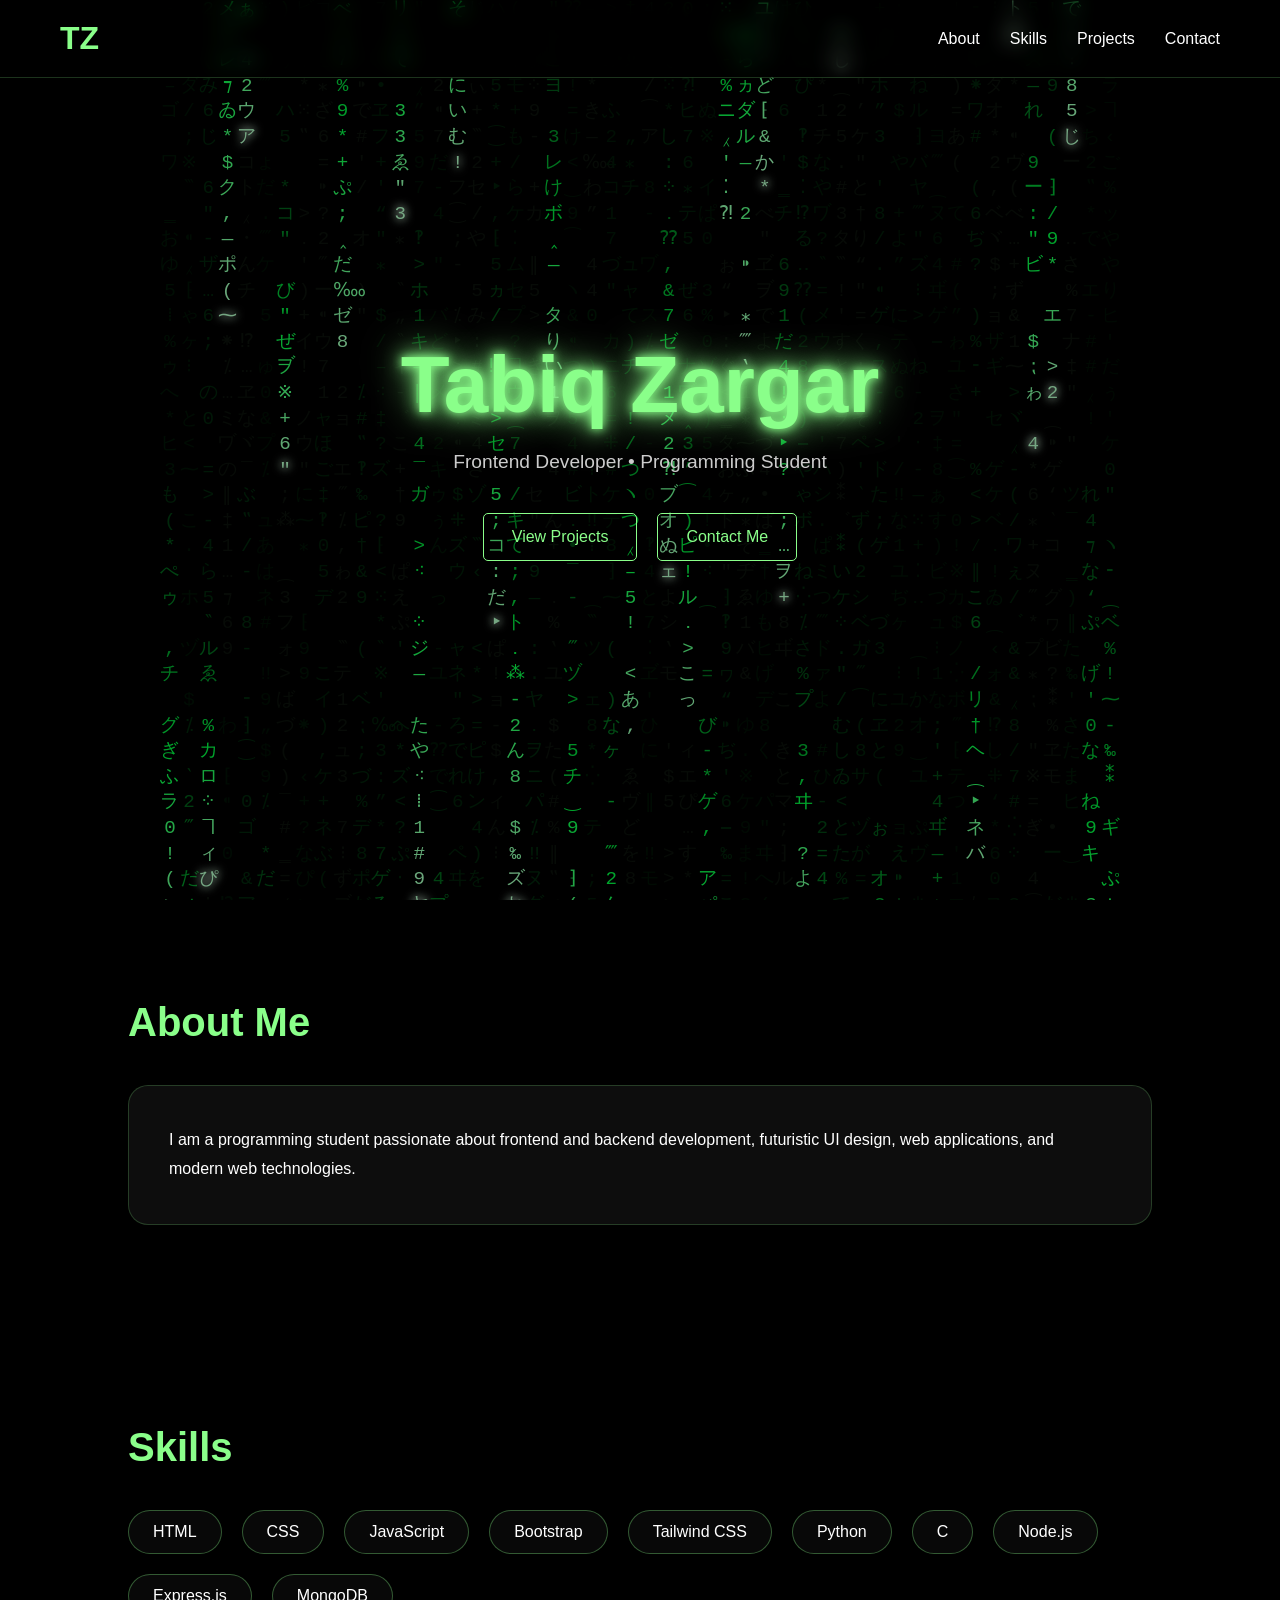
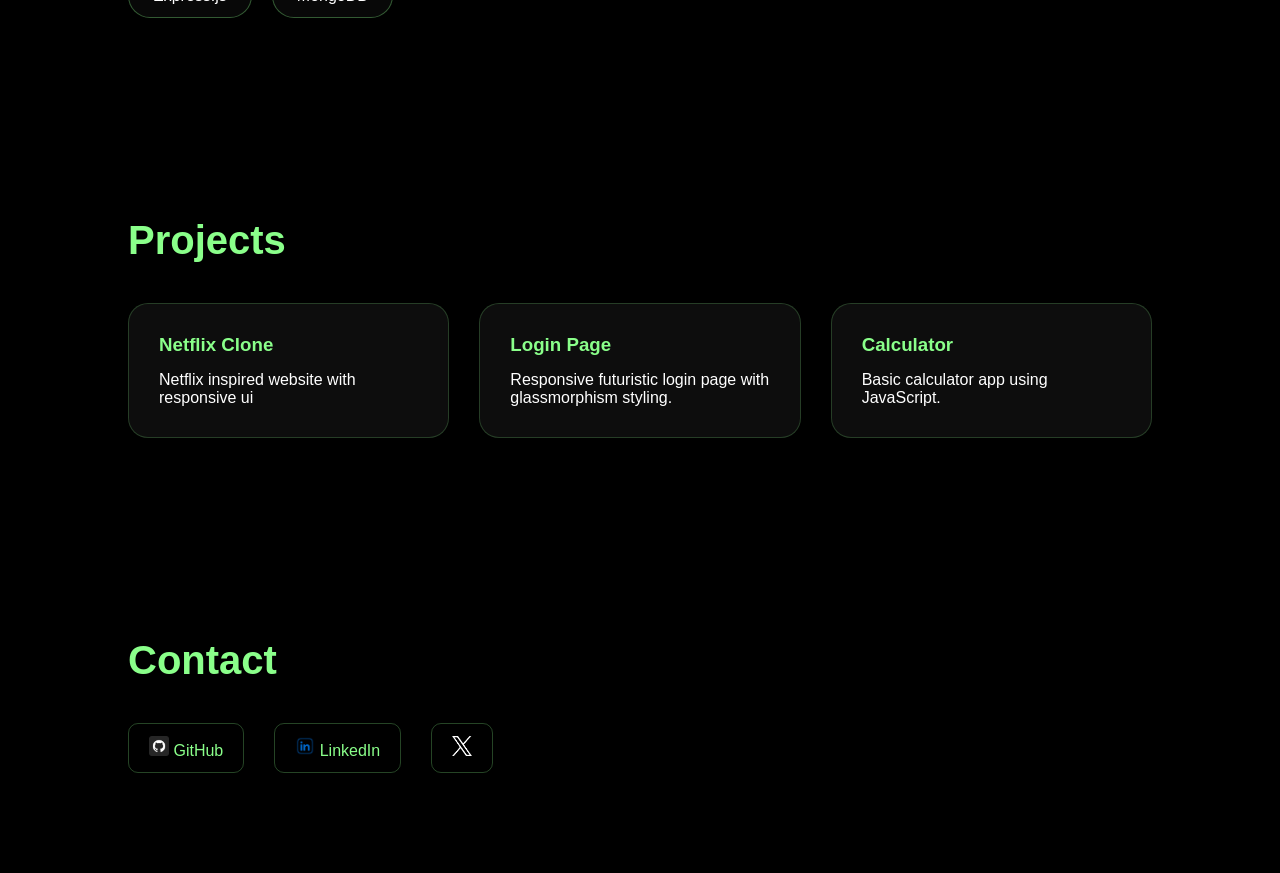
==== Portolio.html @ 4423090d "adde files" ====
<!doctype html>
<html lang="en">
  <head>
    <meta charset="UTF-8" />

    <meta name="viewport" content="width=device-width, initial-scale=1.0" />

    <title>Portfolio</title>

    <link rel="icon" href="./logop2.png" />

    <style>
      * {
        margin: 0;
        padding: 0;

        box-sizing: border-box;
      }

      html,
      body {
        width: 100%;
        min-height: 100%;

        background: black;
        color: white;

        font-family: Arial, sans-serif;

        overflow-x: hidden;
        scroll-behavior: smooth;
      }

      /* MATRIX BACKGROUND */

      .matrix-bg {
        position: fixed;
        inset: 0;

        display: flex;
        justify-content: center;

        overflow: hidden;
      }

      .matrix-bg p {
        line-height: 1;
      }

      .matrix-bg span {
        display: block;

        width: 1.5vmax;
        height: 2vmax;

        font-size: 1.5vmax;

        color: #9bff9b11;

        text-align: center;

        font-family: monospace;
      }

      /* DARK OVERLAY */

      .overlay {
        position: fixed;
        inset: 0;

        background: rgba(0, 0, 0, 0.35);

        pointer-events: none;
      }

      /* KEEP CONTENT ABOVE OVERLAY */

      nav,
      section {
        position: relative;
        z-index: 1;
      }

      /* NAVBAR */

      nav {
        position: fixed;
        top: 0;

        width: 100%;

        display: flex;
        justify-content: space-between;
        align-items: center;

        padding: 20px 60px;

        backdrop-filter: blur(10px);

        border-bottom: 1px solid #8aff8a33;

        background: rgba(0, 0, 0, 0.2);
      }

      nav h1 {
        color: #8aff8a;

        font-size: 2rem;
      }

      nav ul {
        display: flex;
        gap: 30px;

        list-style: none;
      }

      nav a {
        color: white;

        text-decoration: none;

        transition: 0.3s;
      }

      nav a:hover {
        color: #8aff8a;
      }

      /* HERO */

      .hero {
        height: 100vh;

        display: flex;
        flex-direction: column;
        justify-content: center;
        align-items: center;

        text-align: center;
        border-radius: 5px;
        padding: 20px;
      }

      .hero h2 {
        font-size: 5rem;

        color: #8aff8a;

        text-shadow:
          0 0 10px #8aff8a,
          0 0 20px #8aff8a,
          0 0 40px #8aff8a;
      }

      .hero p {
        margin-top: 20px;

        font-size: 1.2rem;

        color: #cccccc;
      }

      .buttons {
        display: flex;
        gap: 20px;

        margin-top: 40px;
      }

      .buttons button {
        padding: 14px 28px;
        border-radius: 5px;
        border: 1px solid #8aff8a;

        background: transparent;

        color: #8aff8a;

        font-size: 1rem;

        cursor: pointer;

        transition: 0.3s;
      }

      .buttons button:hover {
        background: #8aff8a;
        color: black;

        box-shadow: 0 0 20px #8aff8a;
      }

      /* SECTIONS */

      section {
        padding: 100px 10%;
      }

      .section-title {
        font-size: 2.5rem;

        margin-bottom: 40px;

        color: #8aff8a;
      }

      /* ABOUT */

      .about-box {
        background: rgba(255, 255, 255, 0.05);

        border: 1px solid #8aff8a33;

        padding: 40px;

        border-radius: 20px;

        backdrop-filter: blur(10px);

        line-height: 1.8;
      }

      /* SKILLS */

      .skills {
        display: flex;
        flex-wrap: wrap;

        gap: 20px;
      }

      .skill {
        padding: 12px 24px;

        border: 1px solid #8aff8a55;

        border-radius: 50px;

        background: rgba(255, 255, 255, 0.03);

        transition: 0.3s;
      }

      .skill:hover {
        transform: translateY(-5px);

        box-shadow: 0 0 15px #8aff8a55;
      }

      /* PROJECTS */

      .projects-grid {
        display: grid;

        grid-template-columns: repeat(auto-fit, minmax(280px, 1fr));

        gap: 30px;
      }

      .card {
        background: rgba(255, 255, 255, 0.05);

        border: 1px solid #8aff8a33;

        padding: 30px;

        border-radius: 20px;

        backdrop-filter: blur(10px);

        transition: 0.3s;
      }

      .card:hover {
        transform: translateY(-10px);

        box-shadow: 0 0 20px #8aff8a33;
      }

      .card h3 {
        color: #8aff8a;

        margin-bottom: 15px;
      }

      /* CONTACT */

      .contact-links {
        display: flex;
        flex-wrap: wrap;

        gap: 30px;
      }

      .contact-links a {
        color: #8aff8a;

        text-decoration: none;

        border: 1px solid #8aff8a44;

        padding: 12px 20px;

        border-radius: 10px;

        transition: 0.3s;
      }

      .contact-links a:hover {
        background: #8aff8a;

        color: black;
      }

      /* MOBILE */

      @media (max-width: 768px) {
        nav {
          padding: 20px;
        }

        nav ul {
          gap: 15px;
        }

        .hero h2 {
          font-size: 3rem;
        }

        .buttons {
          flex-direction: column;
        }

        .matrix-bg span {
          font-size: 2.5vmax;
        }
      }
    </style>
  </head>

  <body>
    <!-- MATRIX BACKGROUND -->

    <main class="matrix-bg"></main>

    <!-- OVERLAY -->

    <div class="overlay"></div>

    <!-- NAVBAR -->

    <nav>
      <h1>TZ</h1>

      <ul>
        <li><a href="#about">About</a></li>

        <li><a href="#skills">Skills</a></li>

        <li><a href="#projects">Projects</a></li>

        <li><a href="#contact">Contact</a></li>
      </ul>
    </nav>

    <!-- HERO -->

    <section class="hero">
      <h2>Tabiq Zargar</h2>

      <p>Frontend Developer • Programming Student</p>

      <div class="buttons">
        <button>View Projects</button>

        <button>Contact Me</button>
      </div>
    </section>

    <!-- ABOUT -->

    <section id="about">
      <h2 class="section-title">About Me</h2>

      <div class="about-box">
        <p>
          I am a programming student passionate about frontend and backend
          development, futuristic UI design, web applications, and modern web
          technologies.
        </p>
      </div>
    </section>

    <!-- SKILLS -->

    <section id="skills">
      <h2 class="section-title">Skills</h2>

      <div class="skills">
        <div class="skill">HTML</div>

        <div class="skill">CSS</div>

        <div class="skill">JavaScript</div>

        <div class="skill">Bootstrap</div>
        <div class="skill">Tailwind CSS</div>
        <div class="skill">Python</div>

        <div class="skill">C</div>

        <div class="skill">Node.js</div>

        <div class="skill">Express.js</div>

        <div class="skill">MongoDB</div>
      </div>
    </section>

    <!-- PROJECTS -->

    <section id="projects">
      <h2 class="section-title">Projects</h2>

      <div class="projects-grid">
        <div class="card">
          <h3>Netflix Clone</h3>

          <p>Netflix inspired website with responsive ui</p>
        </div>

        <div class="card">
          <h3>Login Page</h3>

          <p>Responsive futuristic login page with glassmorphism styling.</p>
        </div>

        <div class="card">
          <h3>Calculator</h3>

          <p>Basic calculator app using JavaScript.</p>
        </div>
      </div>
    </section>

    <!-- CONTACT -->

    <section id="contact">
      <h2 class="section-title">Contact</h2>

      <div class="contact-links">
        <a href="https://github.com/TabiqZargar">
          <img src="./github.png" width="20px" alt="" /> GitHub</a
        >

        <a href="https://www.linkedin.com/in/tabiq-zargar-4ba724345/">
          <img src="./linkedin-.webp" width="20px" alt="" /> LinkedIn</a
        >

        <a href="https://x.com/tabiqzargar"
          ><img src="./logo-white.png" width="20px" alt=""
        /></a>
      </div>
    </section>

    <script>
      function r(from, to) {
        return ~~(Math.random() * (to - from + 1) + from);
      }

      function pick() {
        return arguments[r(0, arguments.length - 1)];
      }

      function getChar() {
        return String.fromCharCode(
          pick(r(0x3041, 0x30ff), r(0x2000, 0x206f), r(0x0020, 0x003f)),
        );
      }

      function loop(fn, delay) {
        let stamp = Date.now();

        function _loop() {
          if (Date.now() - stamp >= delay) {
            fn();
            stamp = Date.now();
          }

          requestAnimationFrame(_loop);
        }

        requestAnimationFrame(_loop);
      }

      class Char {
        constructor() {
          this.element = document.createElement("span");

          this.mutate();
        }

        mutate() {
          this.element.textContent = getChar();
        }
      }

      class Trail {
        constructor(list = [], options) {
          this.list = list;

          this.options = Object.assign(
            {
              size: 10,
              offset: 0,
            },
            options,
          );

          this.body = [];

          this.move();
        }

        traverse(fn) {
          this.body.forEach((n, i) => {
            let last = i == this.body.length - 1;

            if (n) fn(n, i, last);
          });
        }

        move() {
          this.body = [];

          let { offset, size } = this.options;

          for (let i = 0; i < size; ++i) {
            let item = this.list[offset + i - size + 1];

            this.body.push(item);
          }

          this.options.offset = (offset + 1) % (this.list.length + size - 1);
        }
      }

      class Rain {
        constructor({ target, row }) {
          this.element = document.createElement("p");

          this.build(row);

          if (target) {
            target.appendChild(this.element);
          }

          this.drop();
        }

        build(row = 20) {
          let root = document.createDocumentFragment();

          let chars = [];

          for (let i = 0; i < row; ++i) {
            let c = new Char();

            root.appendChild(c.element);

            chars.push(c);

            if (Math.random() < 0.5) {
              loop(() => c.mutate(), r(1000, 5000));
            }
          }

          this.trail = new Trail(chars, {
            size: r(10, 30),
            offset: r(0, 100),
          });

          this.element.appendChild(root);
        }

        drop() {
          let trail = this.trail;

          let len = trail.body.length;

          let delay = r(10, 100);

          loop(() => {
            trail.move();

            trail.traverse((c, i, last) => {
              c.element.style = `
                color: hsl(136, 100%, ${(85 / len) * (i + 1)}%)
              `;

              if (last) {
                c.mutate();

                c.element.style = `
                  color: hsl(136, 100%, 85%);
                  text-shadow:
                    0 0 .5em #fff,
                    0 0 .5em currentColor;
                `;
              }
            });
          }, delay);
        }
      }

      const main = document.querySelector(".matrix-bg");

      for (let i = 0; i < 50; ++i) {
        new Rain({
          target: main,
          row: 50,
        });
      }
    </script>
  </body>
</html>
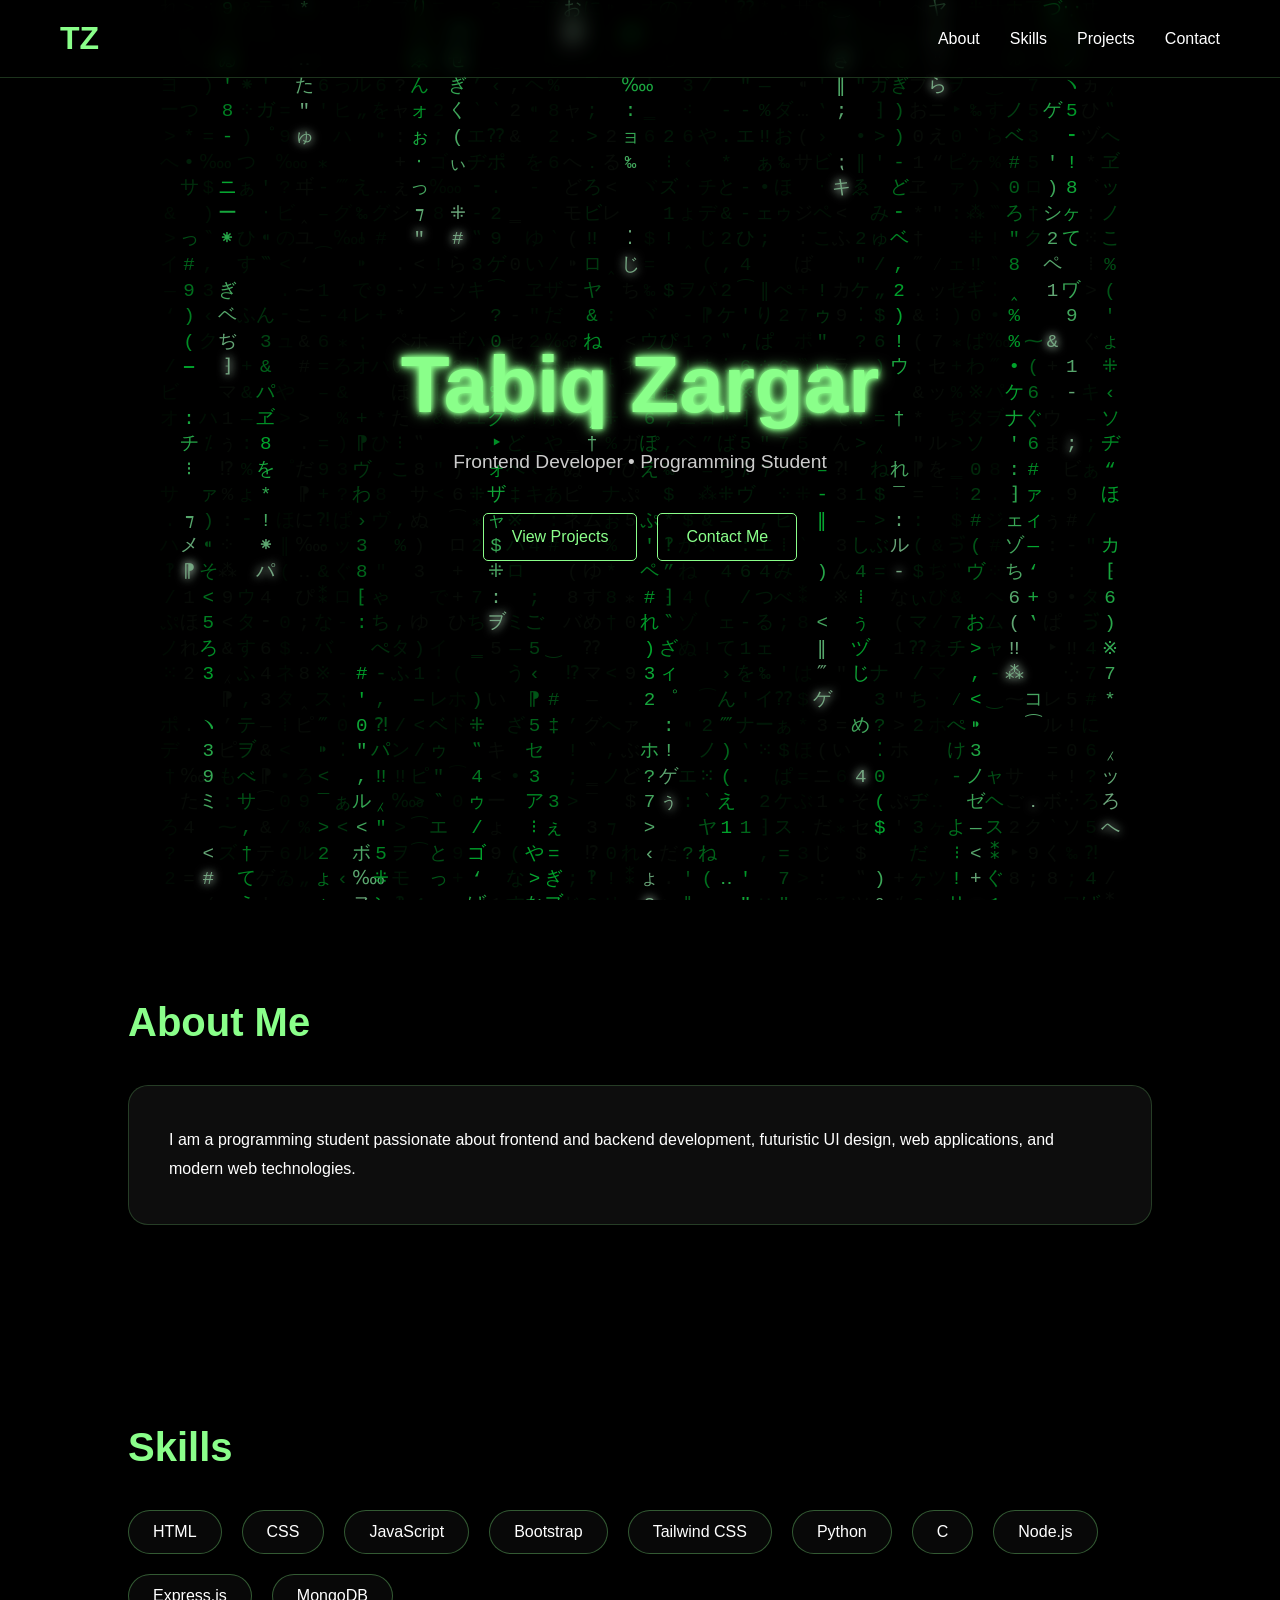
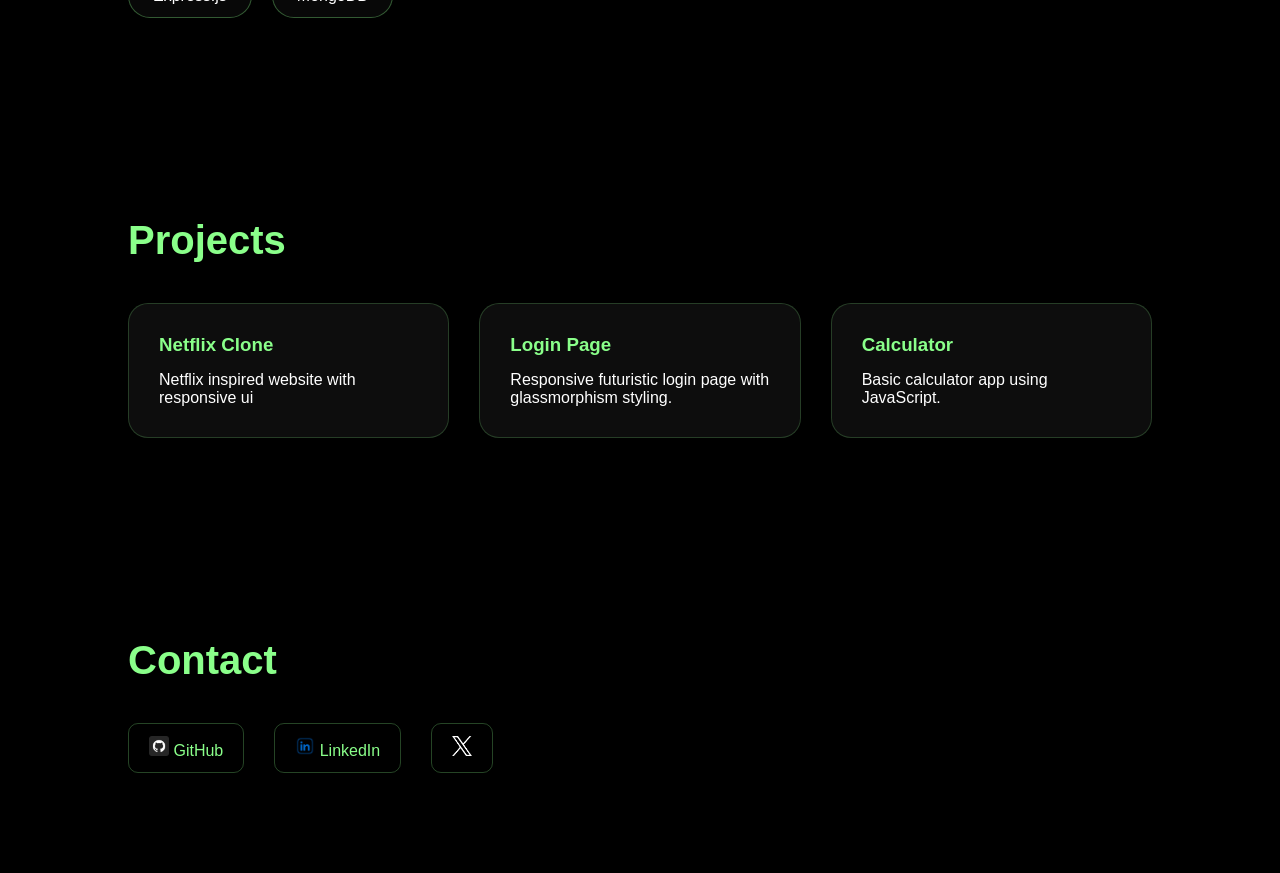
==== commit aed17aaf: "changed shadow" ====
--- a/Portolio.html
+++ b/Portolio.html
@@ -148,9 +148,9 @@
         color: #8aff8a;
 
         text-shadow:
-          0 0 10px #8aff8a,
-          0 0 20px #8aff8a,
-          0 0 40px #8aff8a;
+          0 0 4px #8aff8a,
+          0 0 8px #8aff8a,
+          0 0 15px #8aff8a;
       }
 
       .hero p {
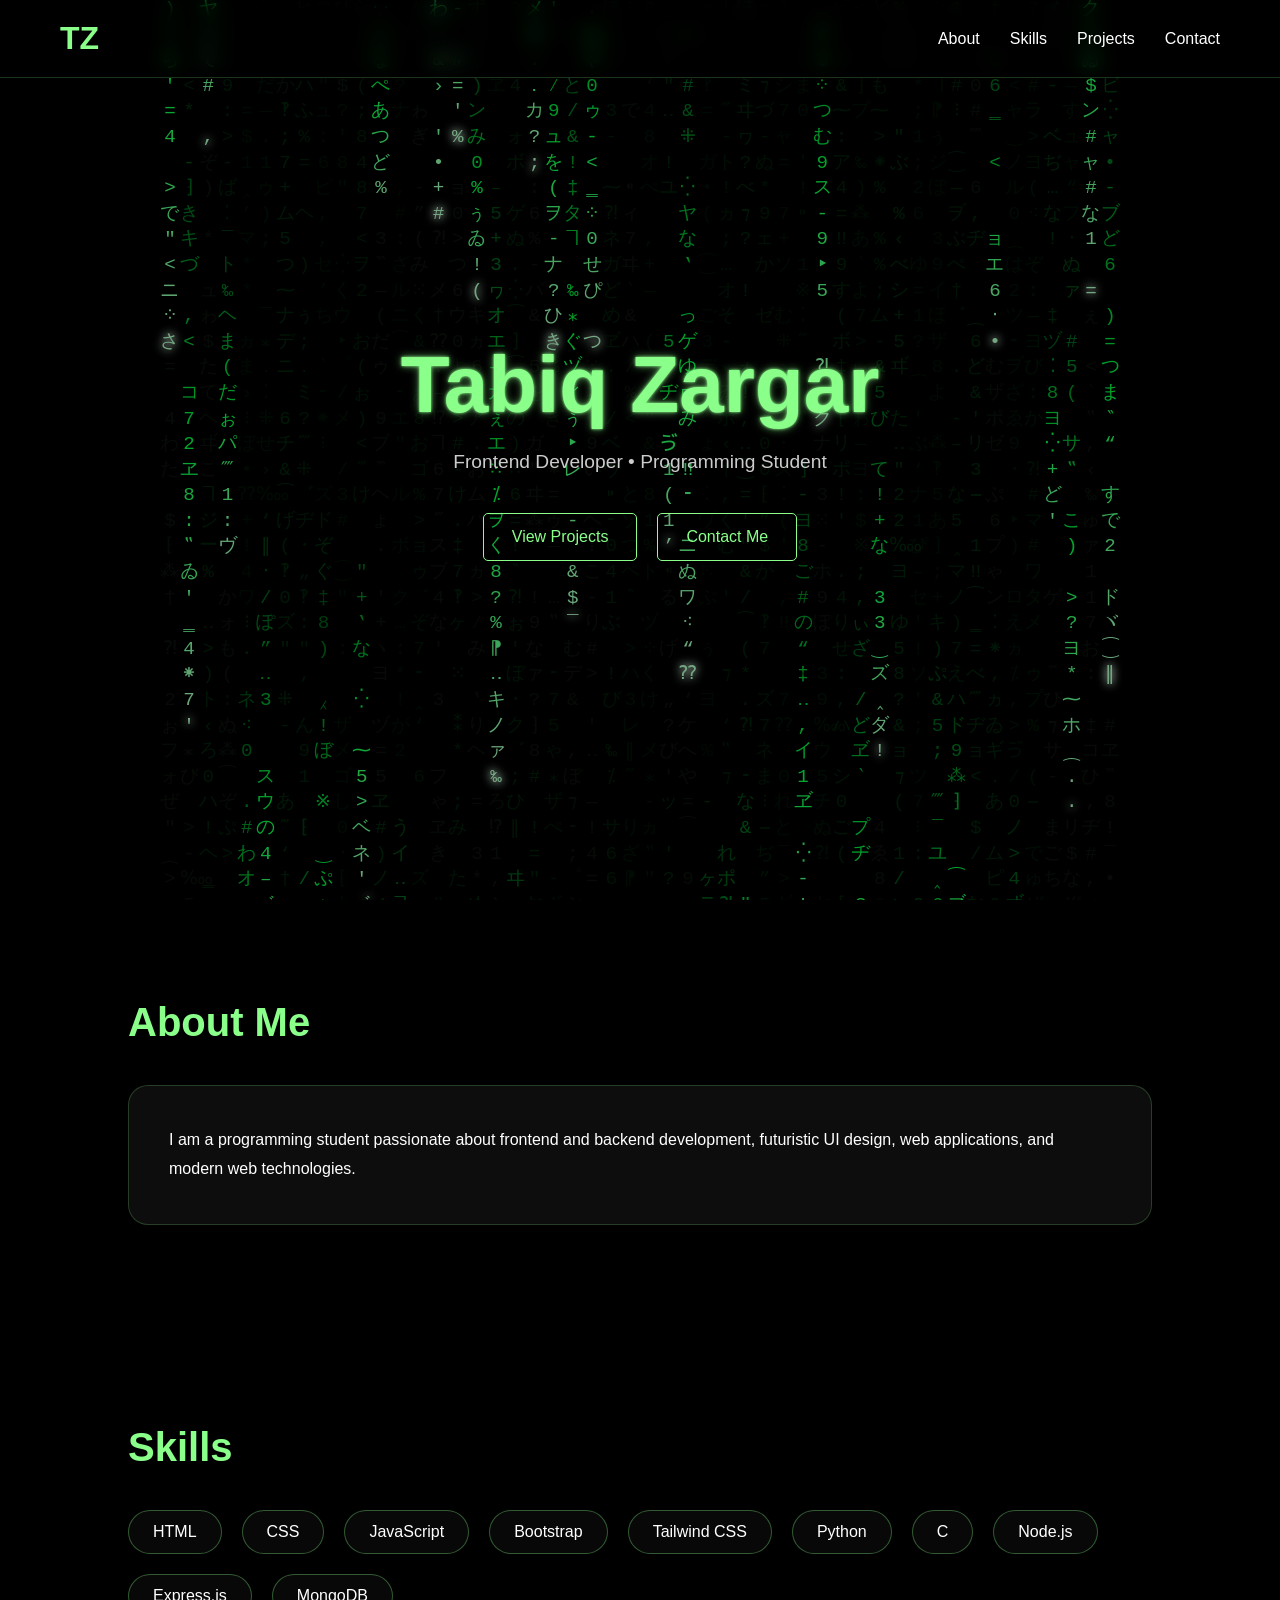
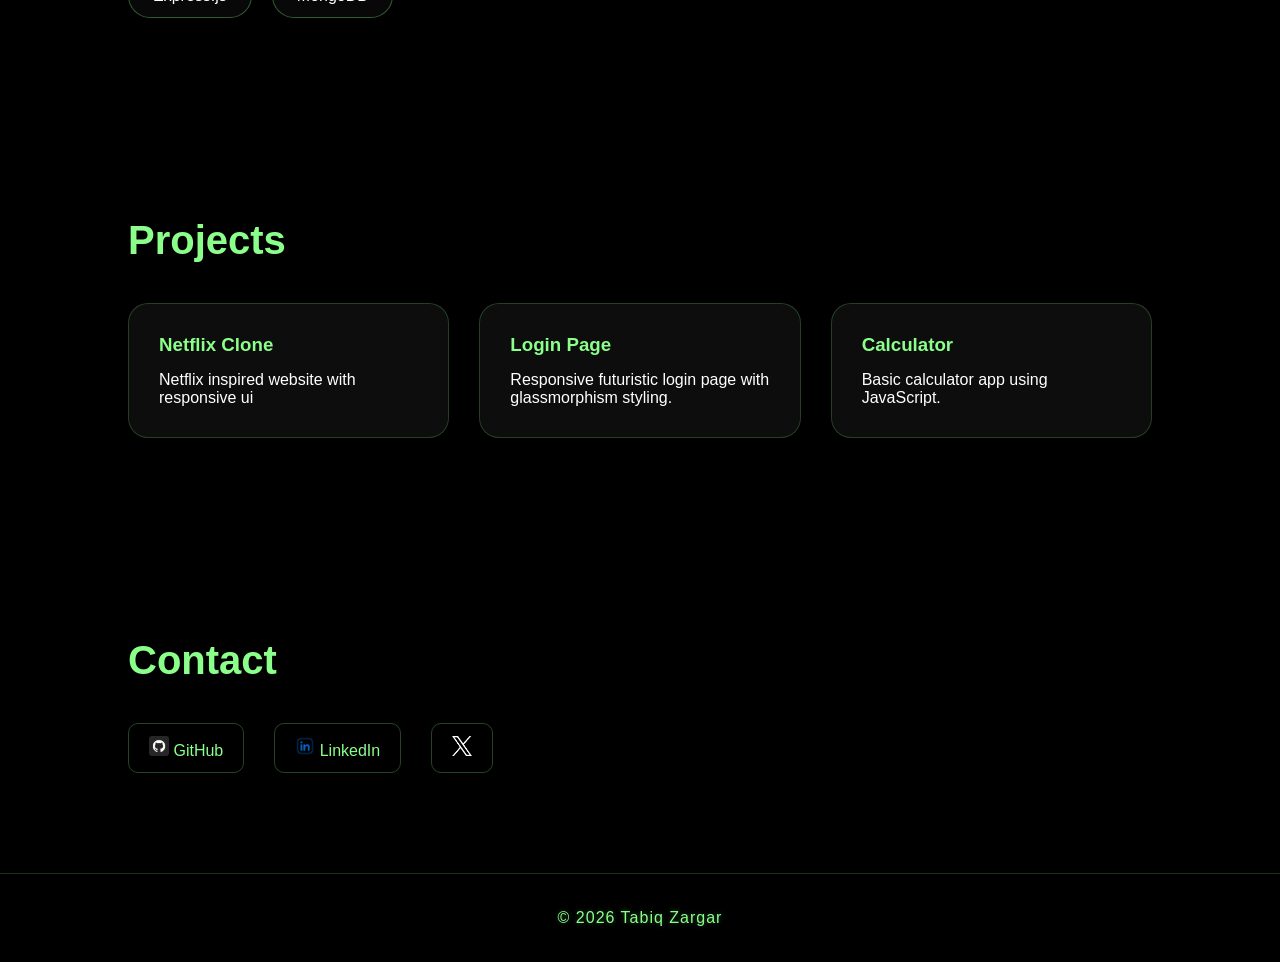
==== commit 8623c773: "added footer" ====
--- a/Portolio.html
+++ b/Portolio.html
@@ -148,9 +148,8 @@
         color: #8aff8a;
 
         text-shadow:
-          0 0 4px #8aff8a,
-          0 0 8px #8aff8a,
-          0 0 15px #8aff8a;
+          0 0 3px #8aff8a,
+          0 0 8px rgba(138, 255, 138, 0.6);
       }
 
       .hero p {
@@ -335,6 +334,31 @@
         .matrix-bg span {
           font-size: 2.5vmax;
         }
+      }
+
+      /* footer */
+
+      footer {
+        position: relative;
+        z-index: 1;
+
+        text-align: center;
+
+        padding: 35px 20px;
+
+        border-top: 1px solid #8aff8a33;
+
+        background: rgba(0, 0, 0, 0.4);
+
+        backdrop-filter: blur(12px);
+
+        color: #8aff8a;
+
+        text-shadow: 0 0 5px #8aff8a55;
+      }
+
+      footer p {
+        letter-spacing: 1px;
       }
     </style>
   </head>
@@ -463,6 +487,10 @@
         /></a>
       </div>
     </section>
+
+    <footer>
+      <p>&copy; 2026 Tabiq Zargar</p>
+    </footer>
 
     <script>
       function r(from, to) {
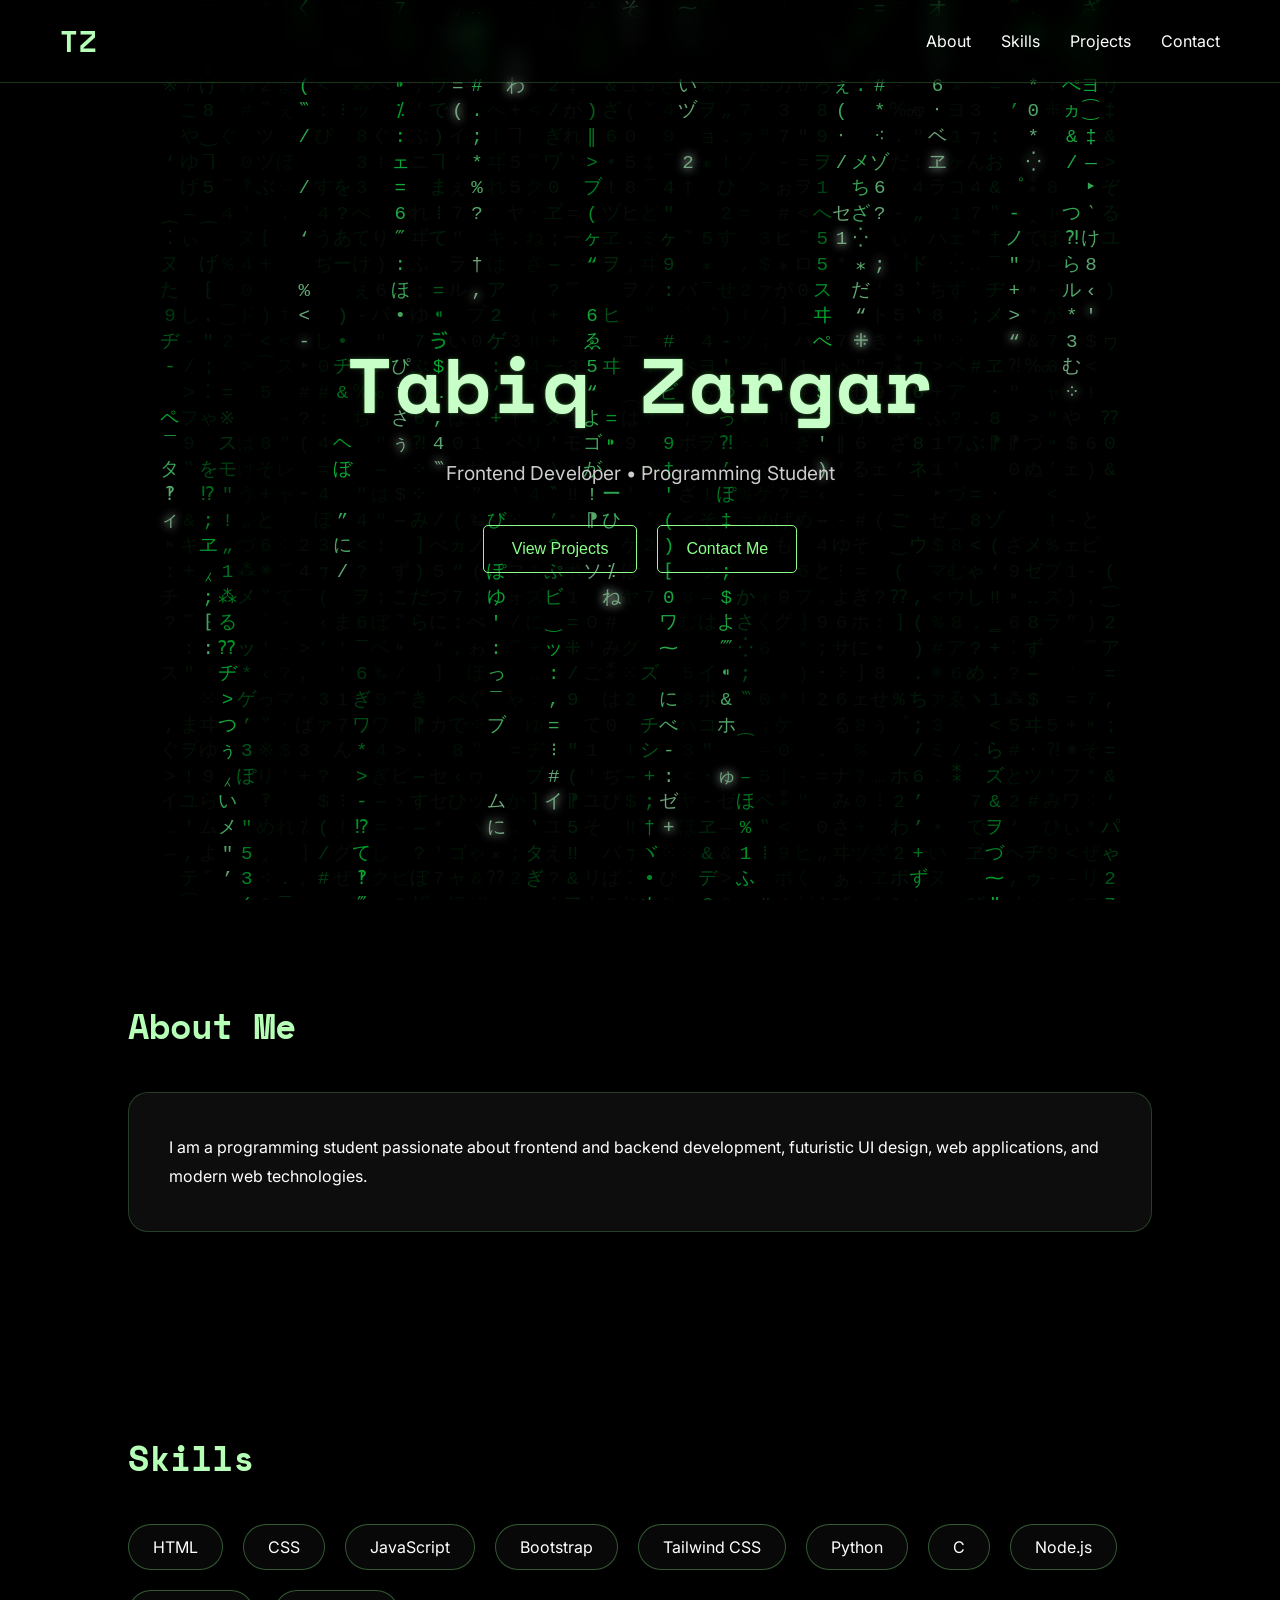
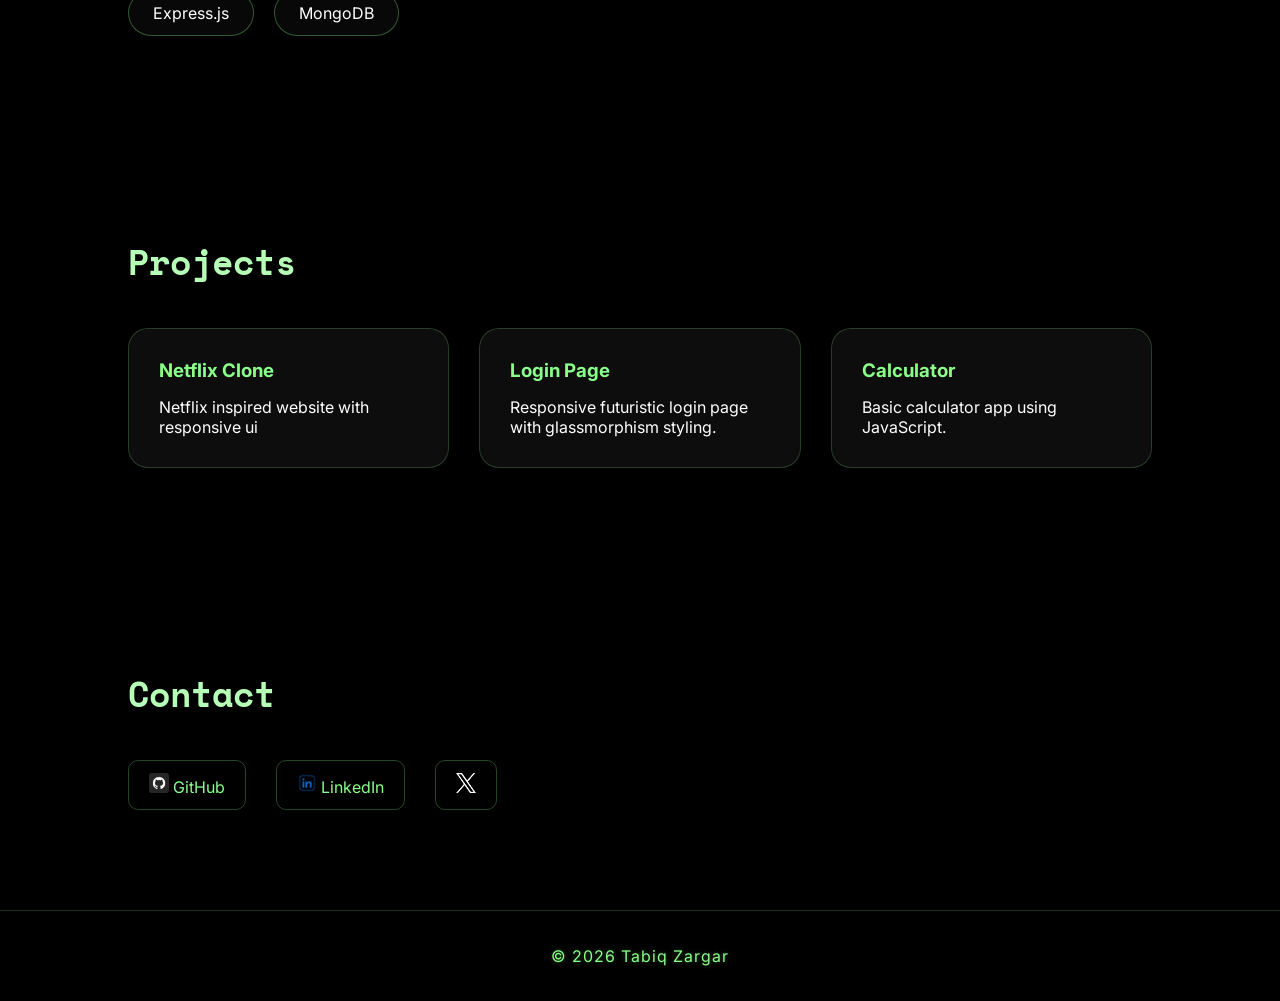
==== commit c05a2306: "fixed the font" ====
--- a/Portolio.html
+++ b/Portolio.html
@@ -9,6 +9,11 @@
 
     <link rel="icon" href="./logop2.png" />
 
+    <link
+      href="https://fonts.googleapis.com/css2?family=Inter:wght@300;400;500;600&family=Space+Mono:wght@400;700&display=swap"
+      rel="stylesheet"
+    />
+
     <style>
       * {
         margin: 0;
@@ -25,8 +30,7 @@
         background: black;
         color: white;
 
-        font-family: Arial, sans-serif;
-
+        font-family: "Inter", sans-serif;
         overflow-x: hidden;
         scroll-behavior: smooth;
       }
@@ -103,9 +107,13 @@
       }
 
       nav h1 {
-        color: #8aff8a;
-
-        font-size: 2rem;
+        font-family: "Space Mono", monospace;
+
+        color: #b6ffb6;
+
+        font-size: 1.8rem;
+
+        letter-spacing: 1px;
       }
 
       nav ul {
@@ -143,13 +151,19 @@
       }
 
       .hero h2 {
-        font-size: 5rem;
-
-        color: #8aff8a;
+        font-family: "Space Mono", monospace;
+
+        font-size: 4.8rem;
+
+        font-weight: 700;
+
+        color: #c8ffc8;
+
+        letter-spacing: 2px;
 
         text-shadow:
-          0 0 3px #8aff8a,
-          0 0 8px rgba(138, 255, 138, 0.6);
+          0 0 2px rgba(138, 255, 138, 0.4),
+          0 0 6px rgba(138, 255, 138, 0.2);
       }
 
       .hero p {
@@ -197,11 +211,13 @@
       }
 
       .section-title {
-        font-size: 2.5rem;
+        font-family: "Space Mono", monospace;
+
+        font-size: 2.2rem;
 
         margin-bottom: 40px;
 
-        color: #8aff8a;
+        color: #b6ffb6;
       }
 
       /* ABOUT */
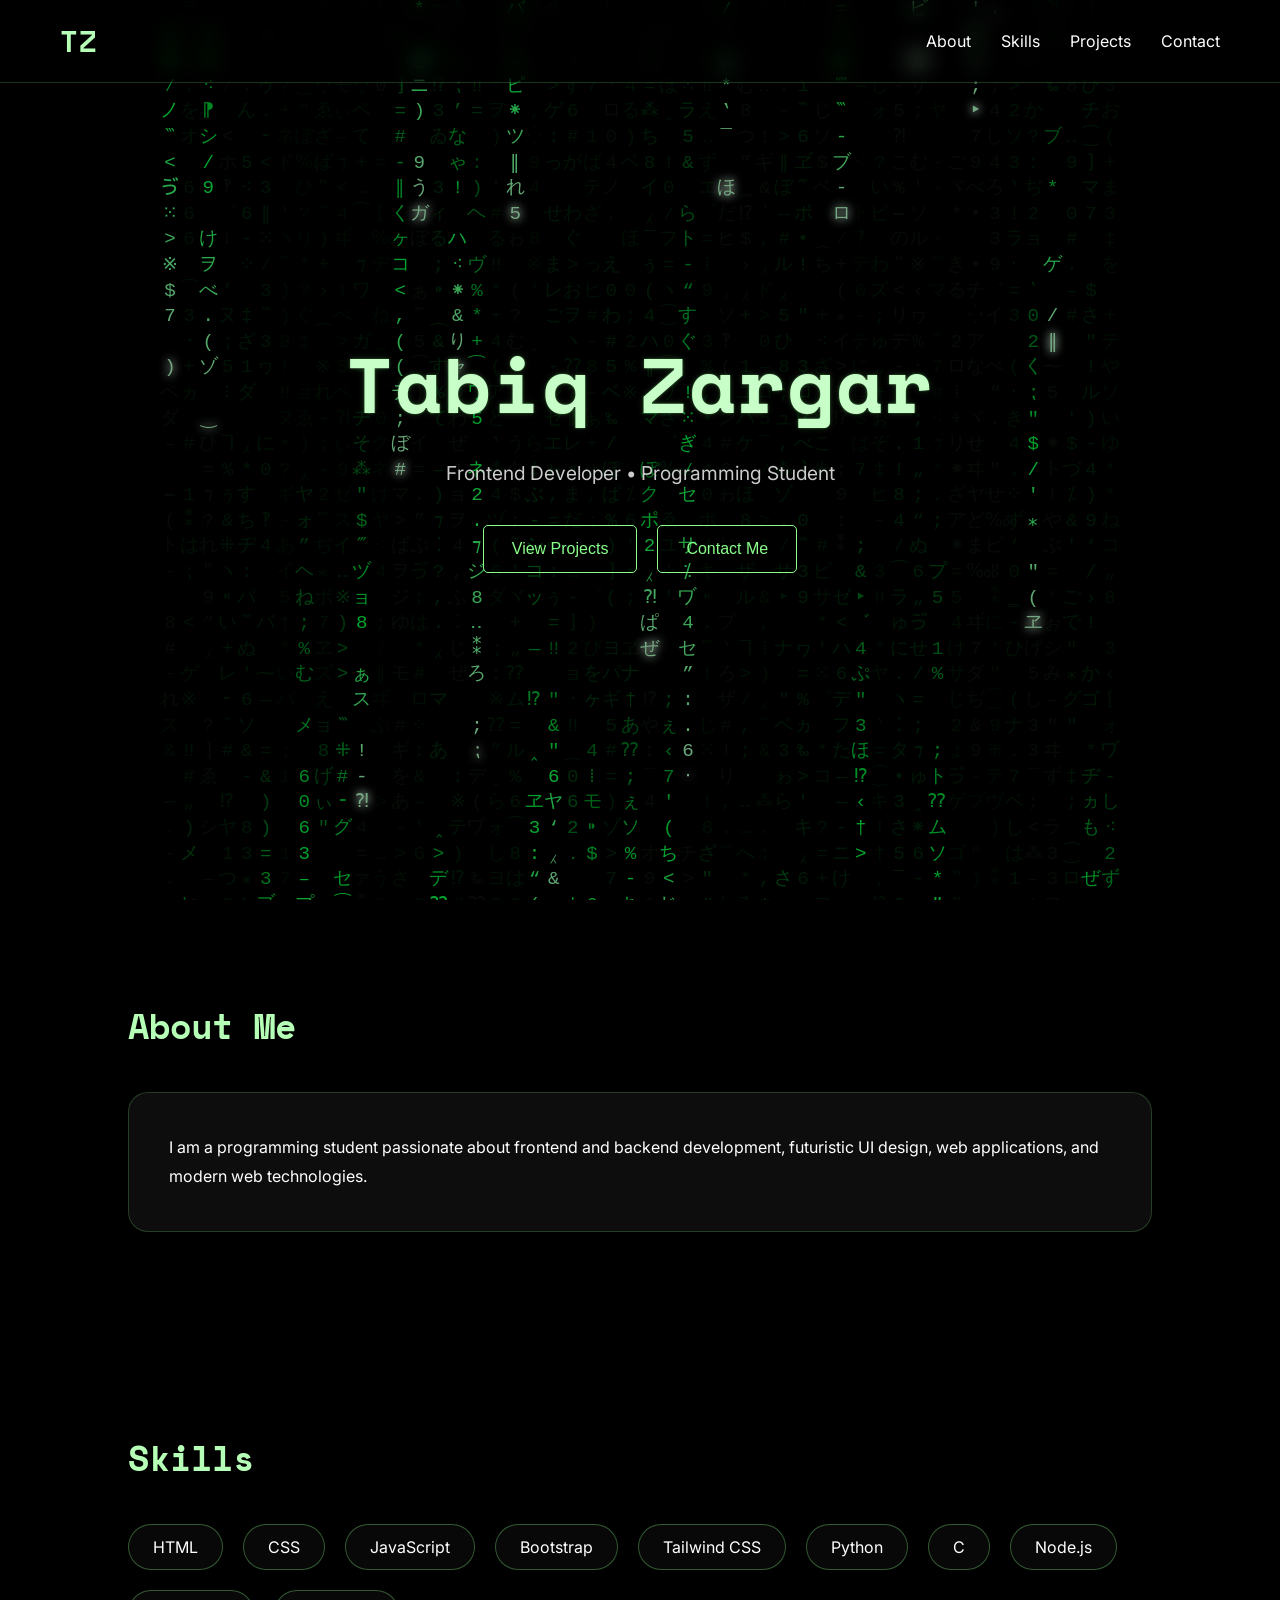
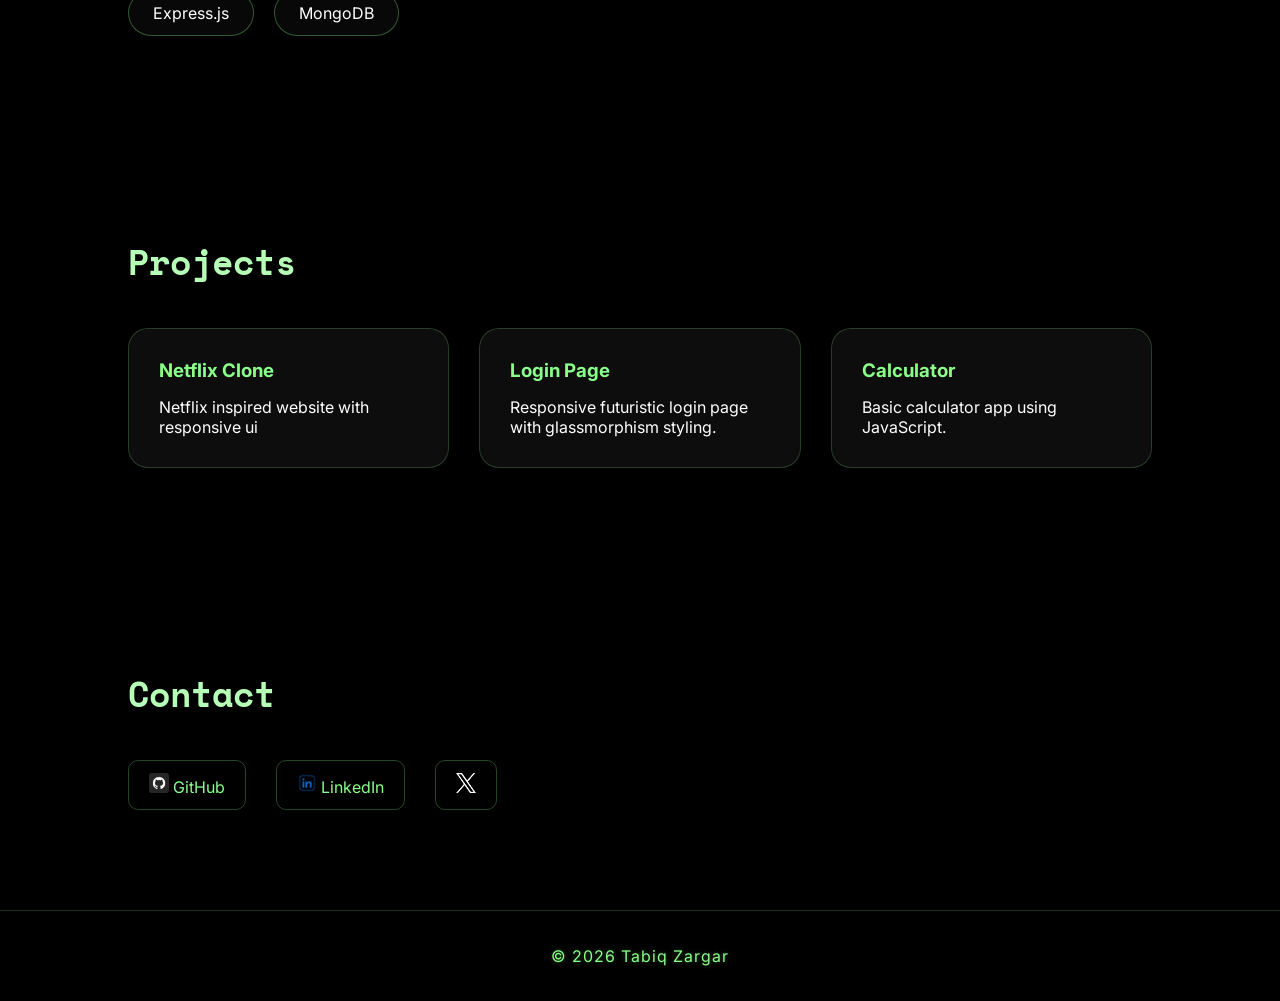
==== commit ede3858b: "fixed the navbar" ====
--- a/Portolio.html
+++ b/Portolio.html
@@ -45,6 +45,8 @@
         justify-content: center;
 
         overflow: hidden;
+
+        z-index: 0;
       }
 
       .matrix-bg p {
@@ -75,14 +77,17 @@
         background: rgba(0, 0, 0, 0.35);
 
         pointer-events: none;
+
+        z-index: 1;
       }
 
       /* KEEP CONTENT ABOVE OVERLAY */
 
       nav,
-      section {
+      section,
+      footer {
         position: relative;
-        z-index: 1;
+        z-index: 2;
       }
 
       /* NAVBAR */
@@ -90,6 +95,7 @@
       nav {
         position: fixed;
         top: 0;
+        z-index: 1000;
 
         width: 100%;
 
@@ -129,6 +135,8 @@
         text-decoration: none;
 
         transition: 0.3s;
+
+        cursor: pointer;
       }
 
       nav a:hover {
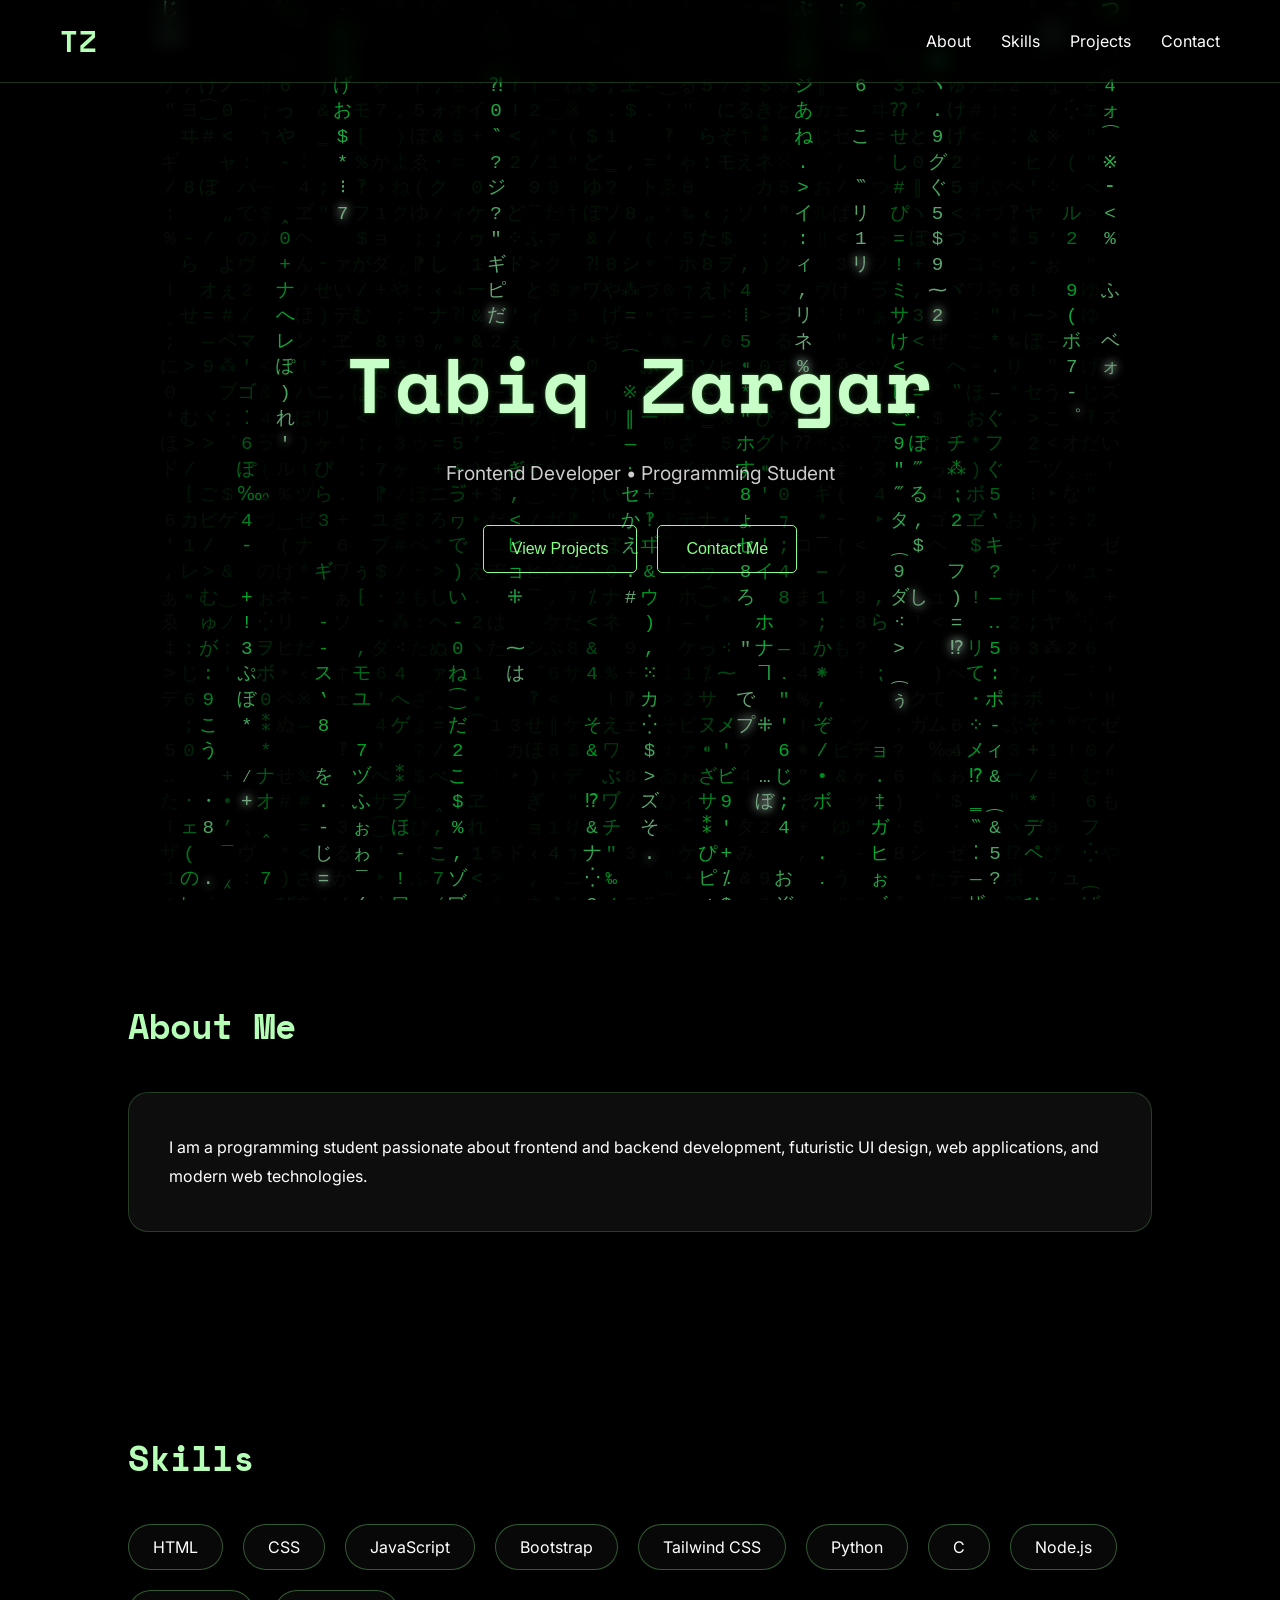
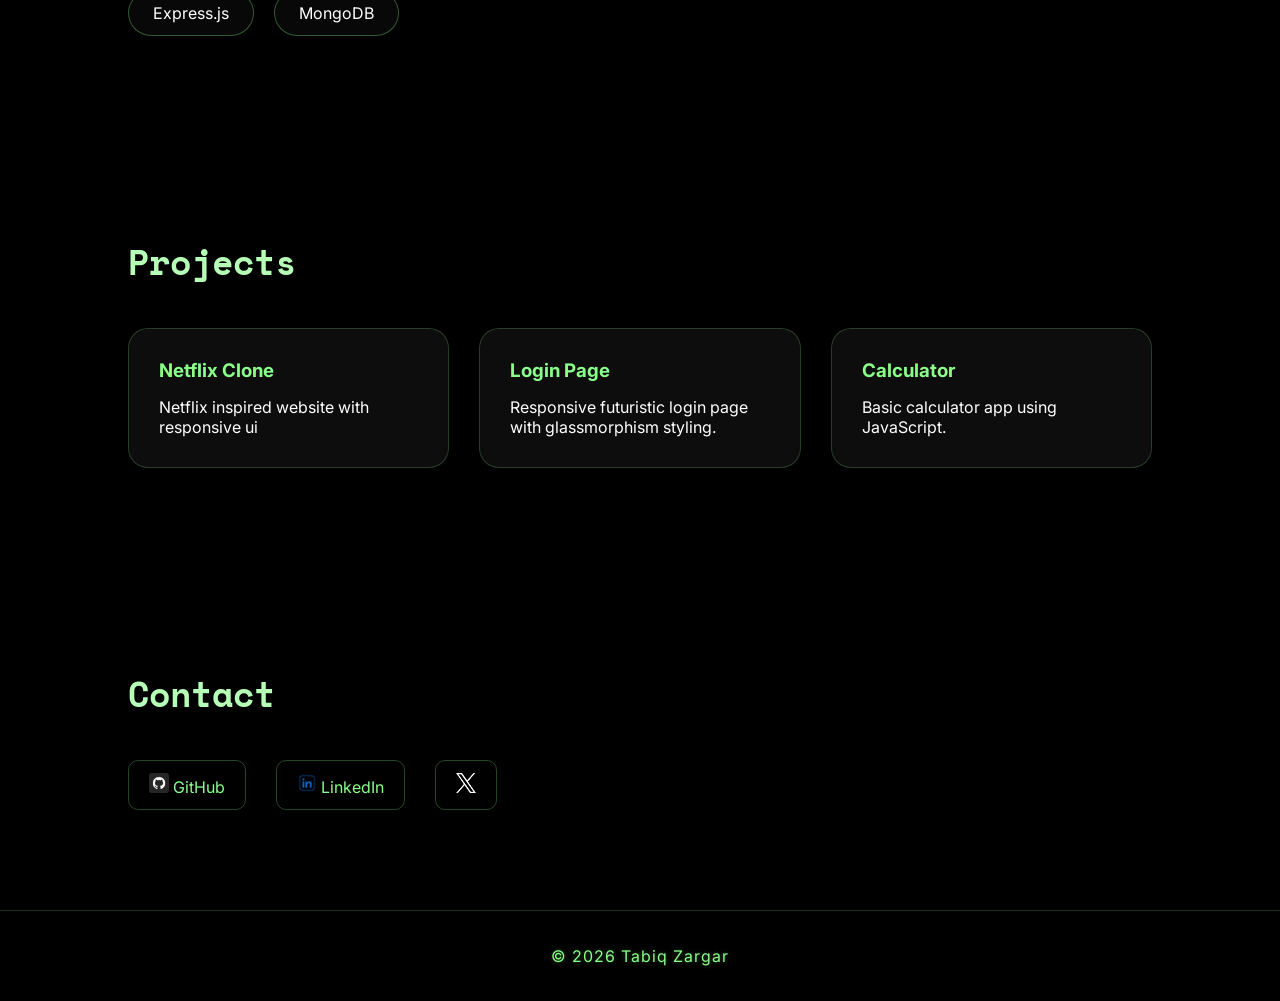
==== commit a43ddeb9: "new logo" ====
--- a/Portolio.html
+++ b/Portolio.html
@@ -7,7 +7,7 @@
 
     <title>Portfolio</title>
 
-    <link rel="icon" href="./logop2.png" />
+    <link rel="icon" href="./logo_final.png" />
 
     <link
       href="https://fonts.googleapis.com/css2?family=Inter:wght@300;400;500;600&family=Space+Mono:wght@400;700&display=swap"
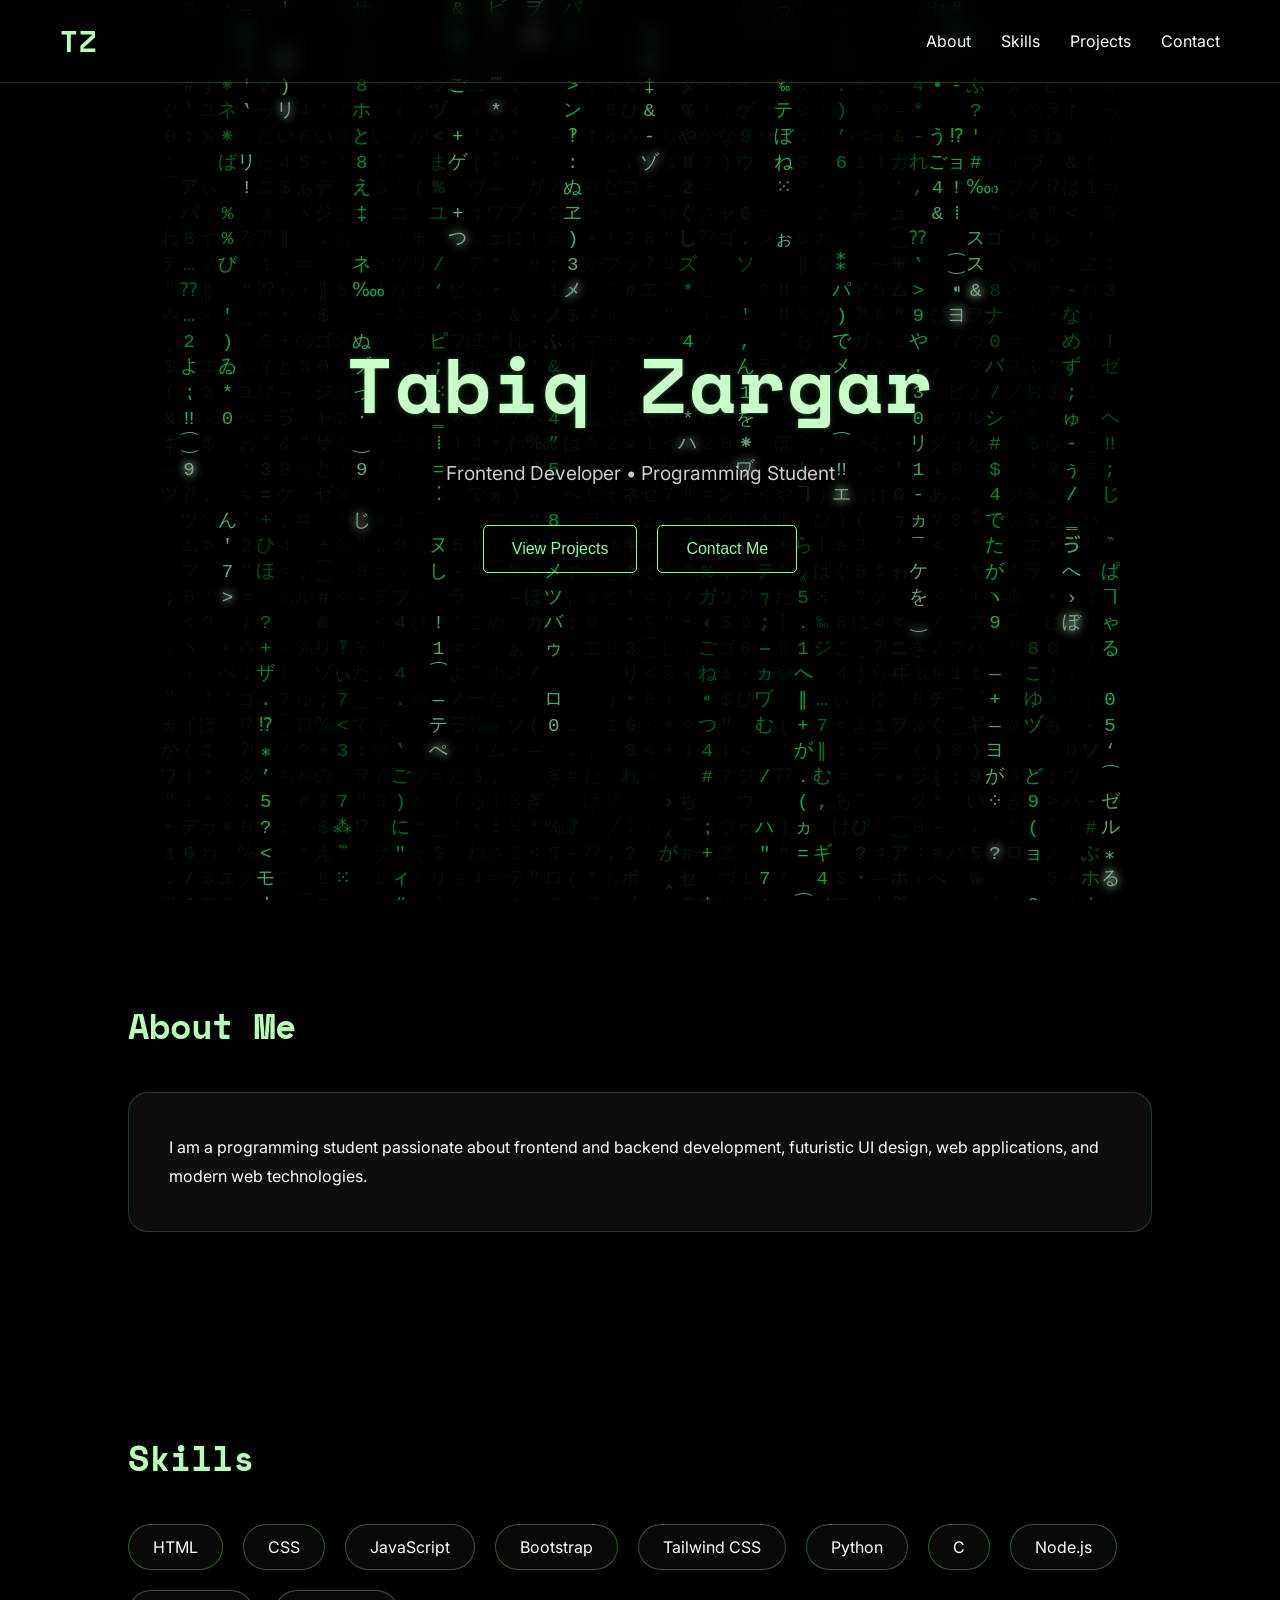
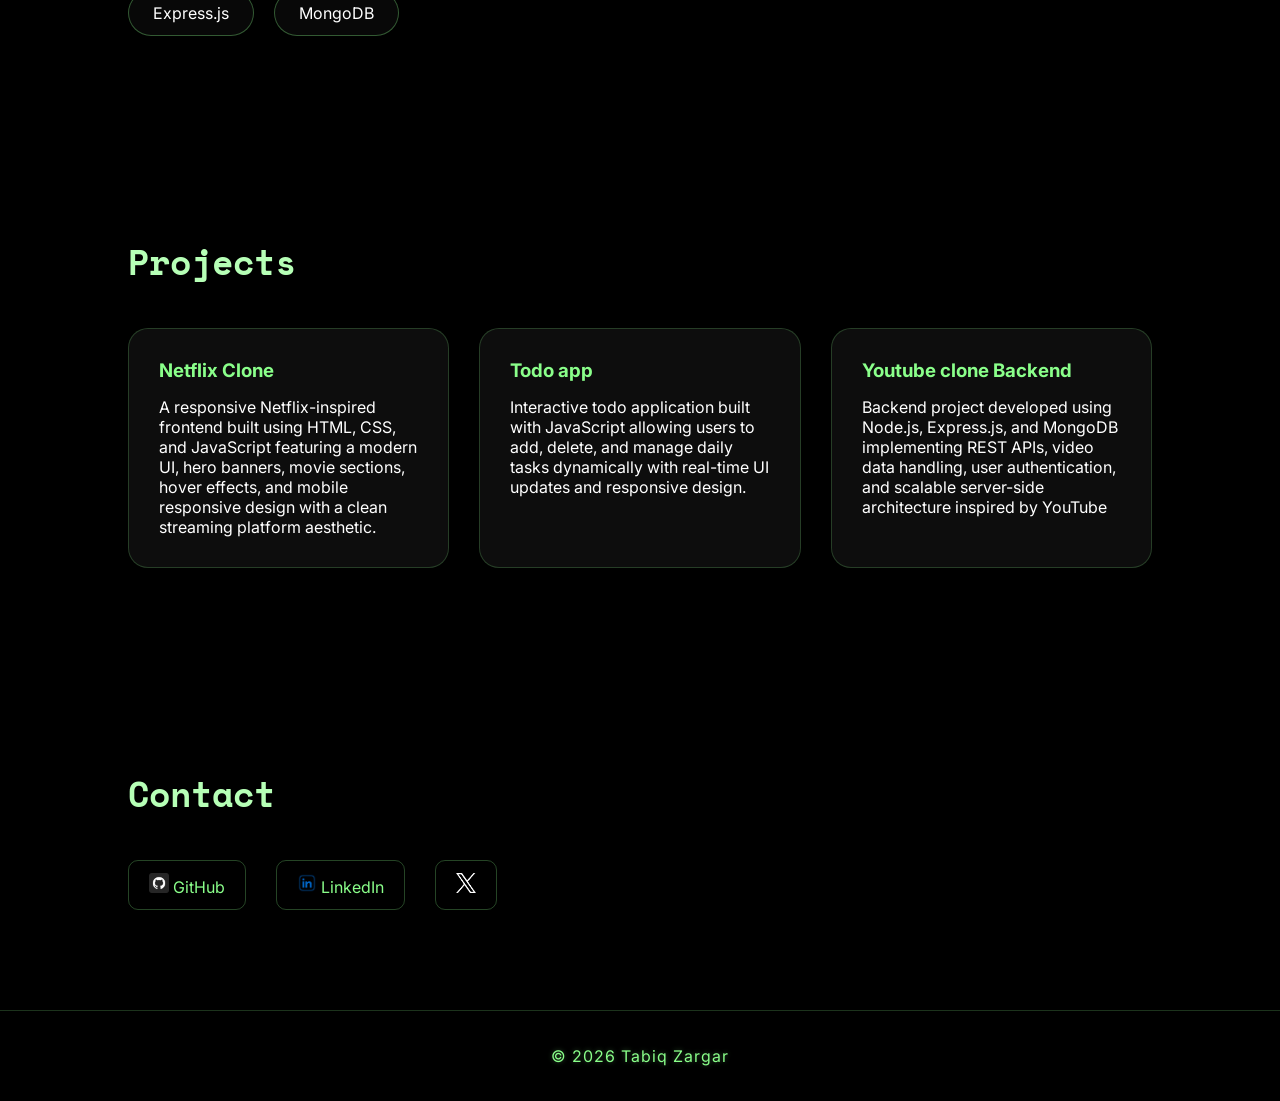
==== commit 43c36ea8: "changed project description" ====
--- a/Portolio.html
+++ b/Portolio.html
@@ -475,19 +475,32 @@
         <div class="card">
           <h3>Netflix Clone</h3>
 
-          <p>Netflix inspired website with responsive ui</p>
+          <p>
+            A responsive Netflix-inspired frontend built using HTML, CSS, and
+            JavaScript featuring a modern UI, hero banners, movie sections,
+            hover effects, and mobile responsive design with a clean streaming
+            platform aesthetic.
+          </p>
         </div>
 
         <div class="card">
-          <h3>Login Page</h3>
-
-          <p>Responsive futuristic login page with glassmorphism styling.</p>
+          <h3>Todo app</h3>
+
+          <p>
+            Interactive todo application built with JavaScript allowing users to
+            add, delete, and manage daily tasks dynamically with real-time UI
+            updates and responsive design.
+          </p>
         </div>
 
         <div class="card">
-          <h3>Calculator</h3>
-
-          <p>Basic calculator app using JavaScript.</p>
+          <h3>Youtube clone Backend</h3>
+
+          <p>
+            Backend project developed using Node.js, Express.js, and MongoDB
+            implementing REST APIs, video data handling, user authentication,
+            and scalable server-side architecture inspired by YouTube
+          </p>
         </div>
       </div>
     </section>
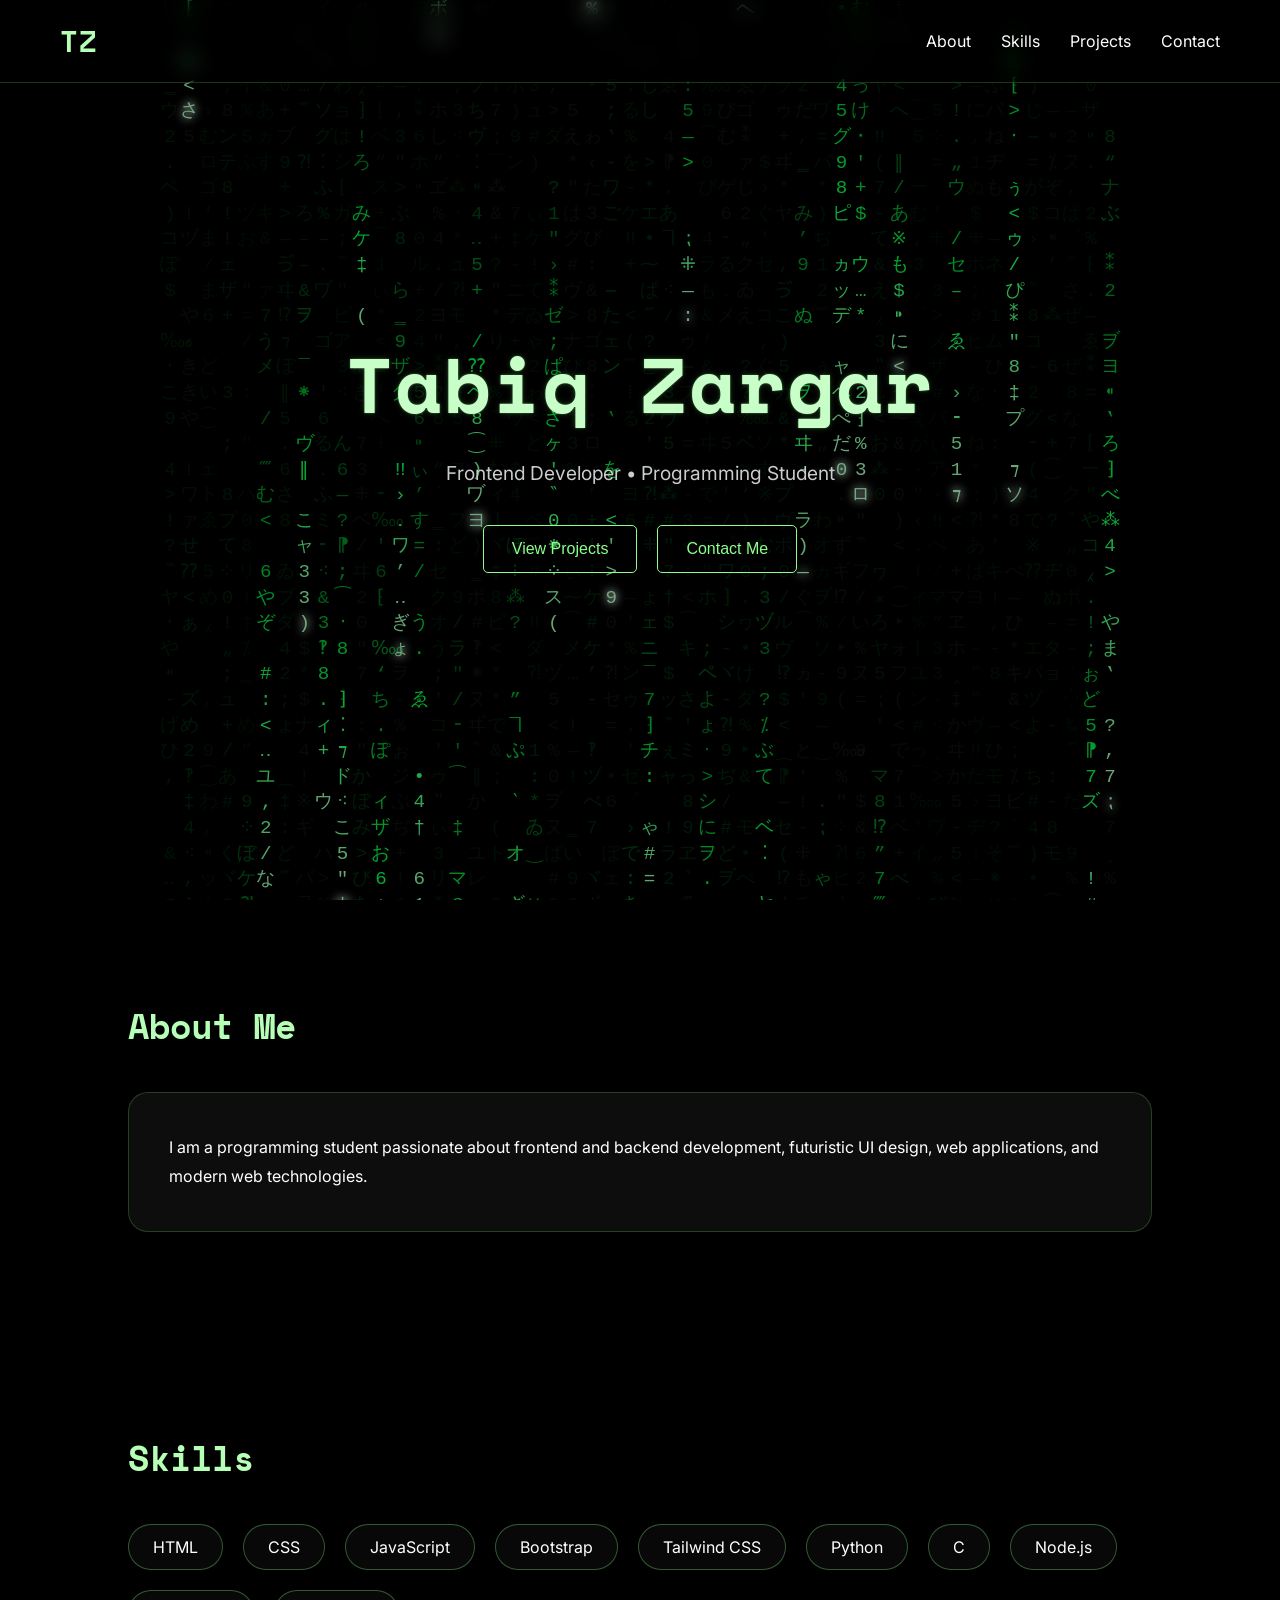
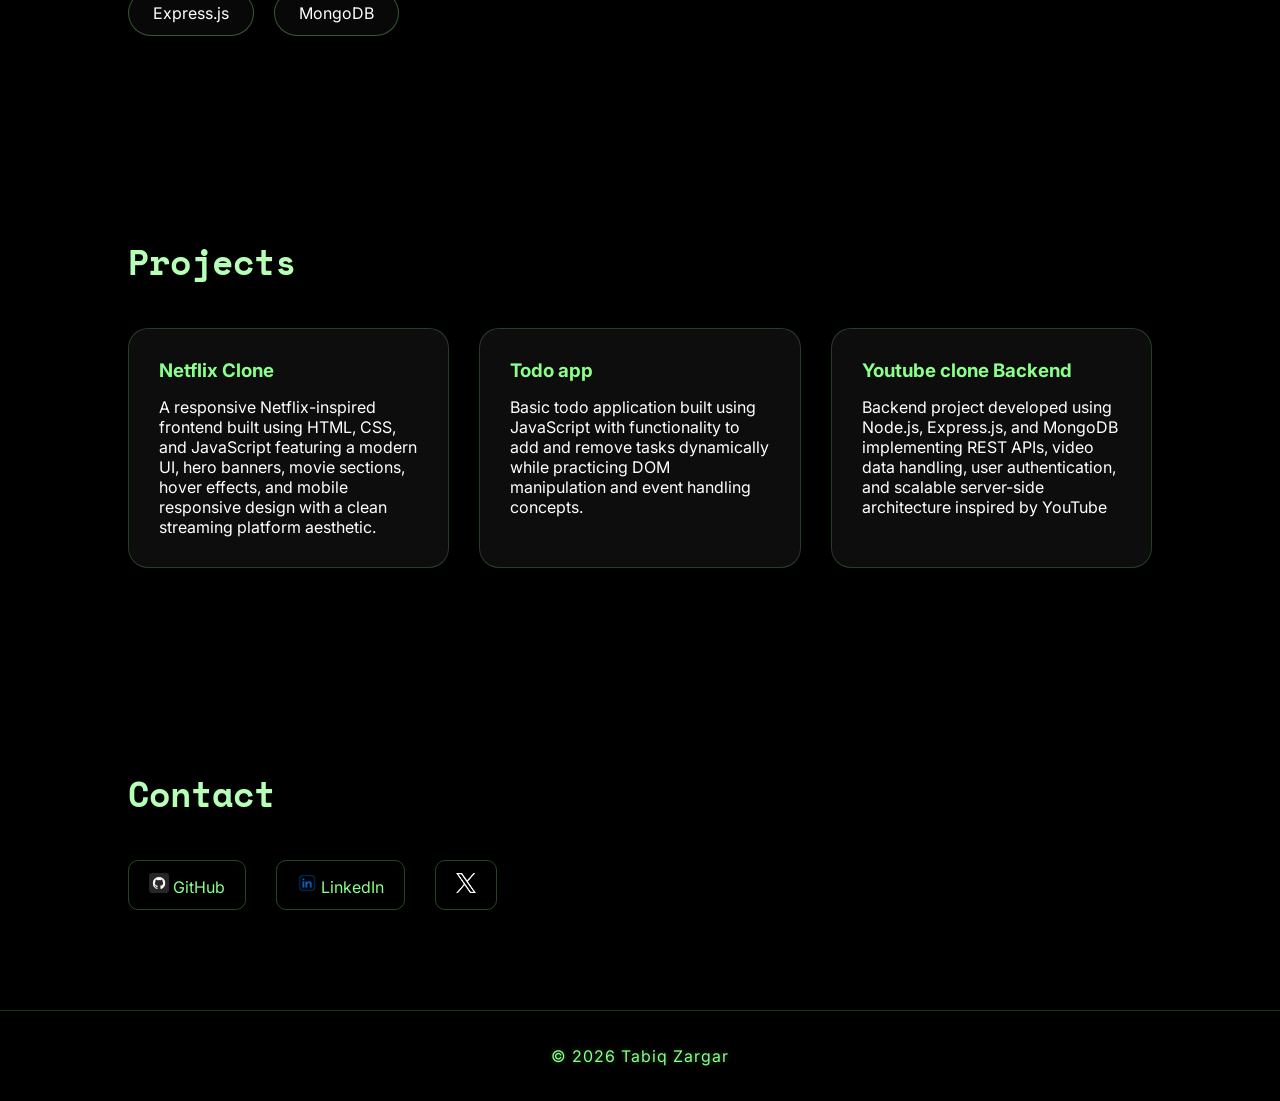
==== commit 3a14abea: "changed todo description" ====
--- a/Portolio.html
+++ b/Portolio.html
@@ -487,9 +487,9 @@
           <h3>Todo app</h3>
 
           <p>
-            Interactive todo application built with JavaScript allowing users to
-            add, delete, and manage daily tasks dynamically with real-time UI
-            updates and responsive design.
+            Basic todo application built using JavaScript with functionality to
+            add and remove tasks dynamically while practicing DOM manipulation
+            and event handling concepts.
           </p>
         </div>
 
